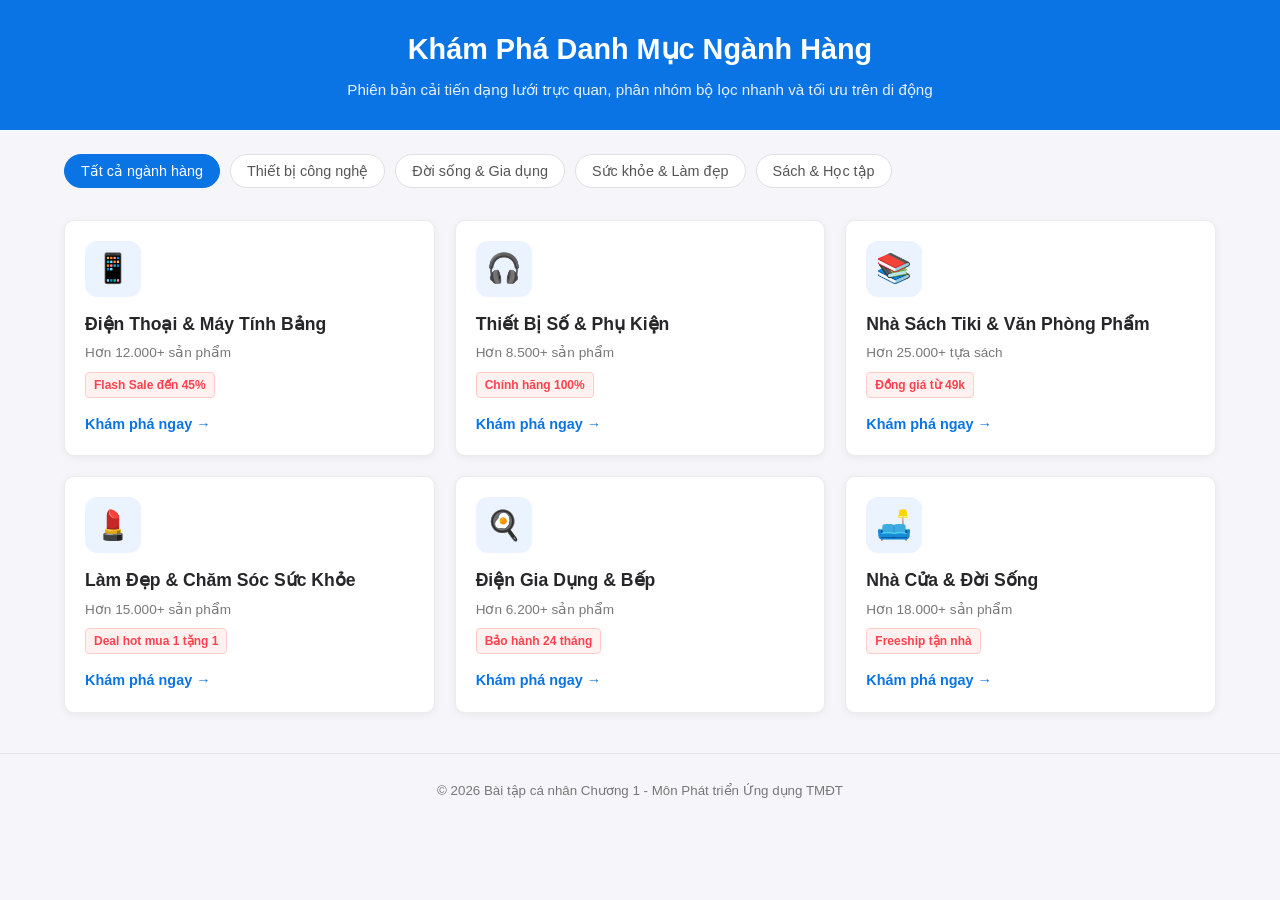
==== index.html @ 326c8285 "Initial commit: ecommerce UI improvement" ====
<!DOCTYPE html>
<html lang="vi">
<head>
  <meta charset="utf-8">
  <meta name="viewport" content="width=device-width, initial-scale=1.0">
  <title>Cải tiến Danh mục Sản phẩm TMĐT</title>
  <link rel="stylesheet" href="css/style.css">
</head>
<body>
  <!-- Header -->
  <header class="page-header">
    <div class="container">
      <h1>Khám Phá Danh Mục Ngành Hàng</h1>
      <p class="subtitle">Phiên bản cải tiến dạng lưới trực quan, phân nhóm bộ lọc nhanh và tối ưu trên di động</p>
    </div>
  </header>

  <!-- Nội dung chính -->
  <main class="container">
    <!-- Bộ lọc tab nhanh -->
    <nav class="category-tabs" aria-label="Bộ lọc ngành hàng">
      <button type="button" class="tab-btn active">Tất cả ngành hàng</button>
      <button type="button" class="tab-btn">Thiết bị công nghệ</button>
      <button type="button" class="tab-btn">Đời sống & Gia dụng</button>
      <button type="button" class="tab-btn">Sức khỏe & Làm đẹp</button>
      <button type="button" class="tab-btn">Sách & Học tập</button>
    </nav>

    <!-- Lưới danh mục sản phẩm -->
    <section class="category-section">
      <div class="category-grid">

        <!-- Ngành hàng 1 -->
        <article class="category-card">
          <div class="category-icon-wrapper">
            <span class="category-icon">📱</span>
          </div>
          <div class="category-info">
            <h2 class="category-title">Điện Thoại & Máy Tính Bảng</h2>
            <p class="category-meta">Hơn 12.000+ sản phẩm</p>
            <span class="category-tag">Flash Sale đến 45%</span>
          </div>
          <a href="#" class="category-link" aria-label="Xem Điện Thoại & Máy Tính Bảng">Khám phá ngay &rarr;</a>
        </article>

        <!-- Ngành hàng 2 -->
        <article class="category-card">
          <div class="category-icon-wrapper">
            <span class="category-icon">🎧</span>
          </div>
          <div class="category-info">
            <h2 class="category-title">Thiết Bị Số & Phụ Kiện</h2>
            <p class="category-meta">Hơn 8.500+ sản phẩm</p>
            <span class="category-tag">Chính hãng 100%</span>
          </div>
          <a href="#" class="category-link" aria-label="Xem Thiết Bị Số & Phụ Kiện">Khám phá ngay &rarr;</a>
        </article>

        <!-- Ngành hàng 3 -->
        <article class="category-card">
          <div class="category-icon-wrapper">
            <span class="category-icon">📚</span>
          </div>
          <div class="category-info">
            <h2 class="category-title">Nhà Sách Tiki & Văn Phòng Phẩm</h2>
            <p class="category-meta">Hơn 25.000+ tựa sách</p>
            <span class="category-tag">Đồng giá từ 49k</span>
          </div>
          <a href="#" class="category-link" aria-label="Xem Nhà Sách Tiki">Khám phá ngay &rarr;</a>
        </article>

        <!-- Ngành hàng 4 -->
        <article class="category-card">
          <div class="category-icon-wrapper">
            <span class="category-icon">💄</span>
          </div>
          <div class="category-info">
            <h2 class="category-title">Làm Đẹp & Chăm Sóc Sức Khỏe</h2>
            <p class="category-meta">Hơn 15.000+ sản phẩm</p>
            <span class="category-tag">Deal hot mua 1 tặng 1</span>
          </div>
          <a href="#" class="category-link" aria-label="Xem Làm Đẹp & Sức Khỏe">Khám phá ngay &rarr;</a>
        </article>

        <!-- Ngành hàng 5 -->
        <article class="category-card">
          <div class="category-icon-wrapper">
            <span class="category-icon">🍳</span>
          </div>
          <div class="category-info">
            <h2 class="category-title">Điện Gia Dụng & Bếp</h2>
            <p class="category-meta">Hơn 6.200+ sản phẩm</p>
            <span class="category-tag">Bảo hành 24 tháng</span>
          </div>
          <a href="#" class="category-link" aria-label="Xem Điện Gia Dụng">Khám phá ngay &rarr;</a>
        </article>

        <!-- Ngành hàng 6 -->
        <article class="category-card">
          <div class="category-icon-wrapper">
            <span class="category-icon">🛋️</span>
          </div>
          <div class="category-info">
            <h2 class="category-title">Nhà Cửa & Đời Sống</h2>
            <p class="category-meta">Hơn 18.000+ sản phẩm</p>
            <span class="category-tag">Freeship tận nhà</span>
          </div>
          <a href="#" class="category-link" aria-label="Xem Nhà Cửa & Đời Sống">Khám phá ngay &rarr;</a>
        </article>

      </div>
    </section>
  </main>

  <!-- Footer -->
  <footer class="page-footer">
    <div class="container">
      <p><small>&copy; 2026 Bài tập cá nhân Chương 1 - Môn Phát triển Ứng dụng TMĐT</small></p>
    </div>
  </footer>
</body>
</html>
---- css/style.css ----
/* Reset css cơ bản */
* {
  box-sizing: border-box;
  margin: 0;
  padding: 0;
}

body {
  font-family: Arial, Helvetica, sans-serif;
  background-color: #f5f5fa;
  color: #333333;
  line-height: 1.5;
}

.container {
  width: 90%;
  max-width: 1200px;
  margin: 0 auto;
}

/* Header */
.page-header {
  background-color: #0b74e5;
  color: #ffffff;
  padding: 28px 0;
  text-align: center;
  margin-bottom: 24px;
}

.page-header h1 {
  font-size: 1.8rem;
  margin-bottom: 8px;
}

.subtitle {
  font-size: 0.95rem;
  opacity: 0.9;
}

/* Thanh tab bộ lọc nhanh */
.category-tabs {
  display: flex;
  gap: 10px;
  margin-bottom: 24px;
  overflow-x: auto;
  padding-bottom: 8px;
}

.tab-btn {
  background-color: #ffffff;
  color: #555555;
  border: 1px solid #e0e0e0;
  padding: 8px 16px;
  border-radius: 20px;
  font-size: 0.9rem;
  font-weight: 500;
  cursor: pointer;
  white-space: nowrap;
  transition: all 0.2s ease;
}

.tab-btn:hover,
.tab-btn.active {
  background-color: #0b74e5;
  color: #ffffff;
  border-color: #0b74e5;
}

/* Lưới danh mục */
.category-grid {
  display: grid;
  grid-template-columns: repeat(3, 1fr);
  gap: 20px;
  margin-bottom: 40px;
}

/* Thẻ ngành hàng */
.category-card {
  background-color: #ffffff;
  border-radius: 10px;
  padding: 20px;
  box-shadow: 0 2px 8px rgba(0, 0, 0, 0.06);
  border: 1px solid #ececec;
  display: flex;
  flex-direction: column;
  transition: transform 0.2s ease, box-shadow 0.2s ease, border-color 0.2s ease;
}

.category-card:hover {
  transform: translateY(-4px);
  box-shadow: 0 8px 16px rgba(11, 116, 229, 0.12);
  border-color: #0b74e5;
}

/* Icon ngành hàng */
.category-icon-wrapper {
  width: 56px;
  height: 56px;
  background-color: #eaf3ff;
  border-radius: 12px;
  display: flex;
  align-items: center;
  justify-content: center;
  margin-bottom: 14px;
}

.category-icon {
  font-size: 1.8rem;
}

/* Thông tin ngành hàng */
.category-info {
  flex-grow: 1;
  margin-bottom: 16px;
}

.category-title {
  font-size: 1.1rem;
  font-weight: bold;
  color: #27272a;
  margin-bottom: 6px;
}

.category-meta {
  font-size: 0.85rem;
  color: #787878;
  margin-bottom: 8px;
}

.category-tag {
  display: inline-block;
  background-color: #fff1f0;
  color: #ff424e;
  font-size: 0.75rem;
  font-weight: 600;
  padding: 3px 8px;
  border-radius: 4px;
  border: 1px solid #ffccc7;
}

/* Nút liên kết */
.category-link {
  color: #0b74e5;
  text-decoration: none;
  font-size: 0.9rem;
  font-weight: bold;
  display: inline-flex;
  align-items: center;
  margin-top: auto;
  transition: gap 0.2s ease;
}

.category-link:hover {
  text-decoration: underline;
}

/* Footer */
.page-footer {
  text-align: center;
  padding: 24px 0;
  color: #777777;
  border-top: 1px solid #e5e5e5;
}

/* Responsive */
@media (max-width: 992px) {
  .category-grid {
    grid-template-columns: repeat(2, 1fr);
  }
}

@media (max-width: 576px) {
  .category-grid {
    grid-template-columns: 1fr;
    gap: 15px;
  }

  .page-header h1 {
    font-size: 1.4rem;
  }

  .category-card {
    padding: 16px;
  }
}
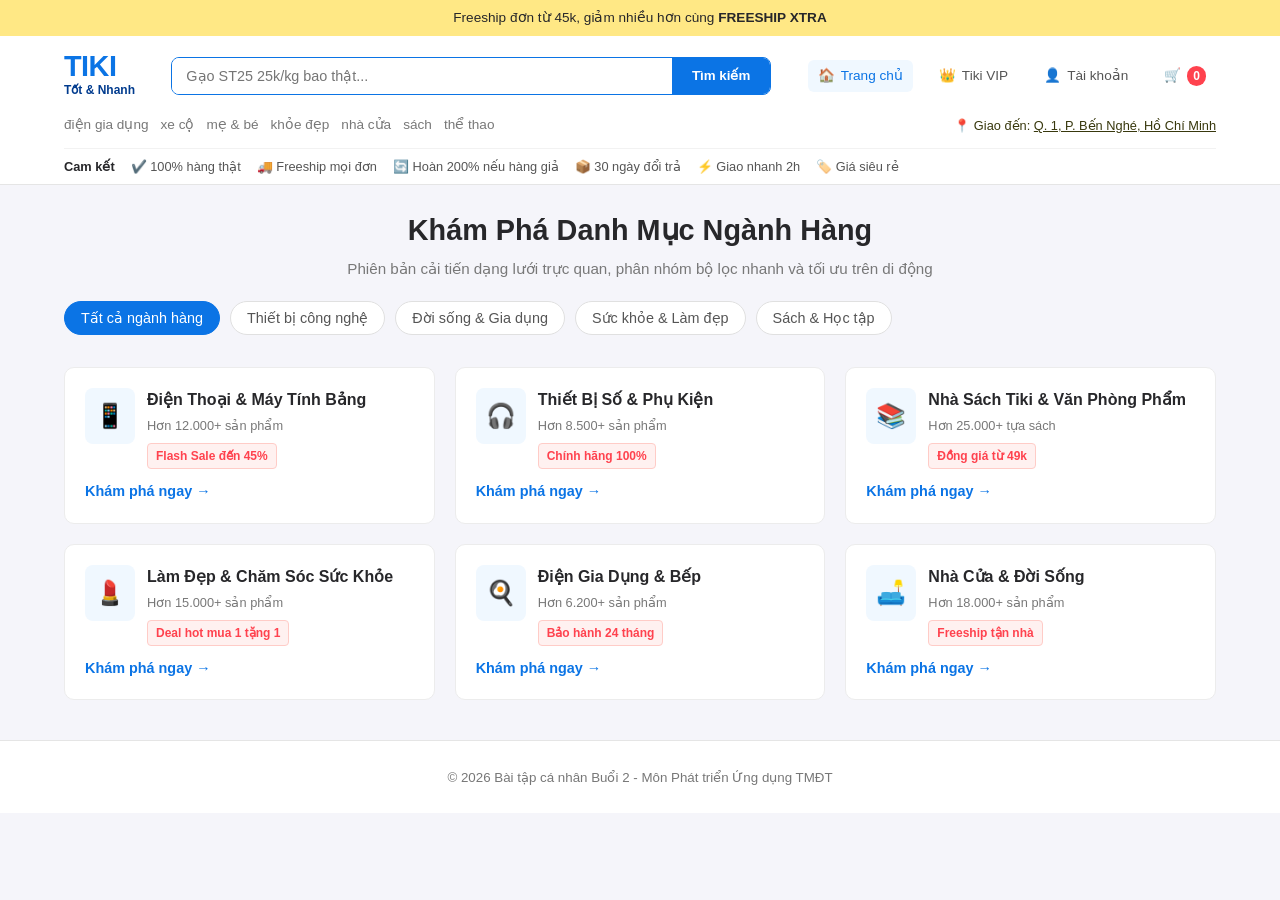
==== commit 5920f5f4: "Practice HTML5 and basic CSS Buoi 2" ====
--- a/index.html
+++ b/index.html
@@ -3,21 +3,78 @@
 <head>
   <meta charset="utf-8">
   <meta name="viewport" content="width=device-width, initial-scale=1.0">
-  <title>Cải tiến Danh mục Sản phẩm TMĐT</title>
+  <title>Cải tiến Giao diện TMĐT - Tiki</title>
   <link rel="stylesheet" href="css/style.css">
 </head>
 <body>
-  <!-- Header -->
-  <header class="page-header">
-    <div class="container">
-      <h1>Khám Phá Danh Mục Ngành Hàng</h1>
-      <p class="subtitle">Phiên bản cải tiến dạng lưới trực quan, phân nhóm bộ lọc nhanh và tối ưu trên di động</p>
+
+  <!-- 1. Header chính & Menu điều hướng -->
+  <header class="site-header">
+    <div class="top-banner">
+      <p>Freeship đơn từ 45k, giảm nhiều hơn cùng <strong>FREESHIP XTRA</strong></p>
+    </div>
+
+    <div class="header-main container">
+      <a href="index.html" class="logo-link" aria-label="Trang chủ Tiki">
+        <span class="brand-logo">TIKI</span>
+        <span class="brand-slogan">Tốt & Nhanh</span>
+      </a>
+
+      <div class="search-bar">
+        <input type="text" placeholder="Gạo ST25 25k/kg bao thật..." aria-label="Tìm kiếm sản phẩm">
+        <button type="button" class="btn-search">Tìm kiếm</button>
+      </div>
+
+      <nav class="user-navigation" aria-label="Điều hướng người dùng">
+        <a href="index.html" class="nav-item active">
+          <span class="nav-icon">🏠</span> Trang chủ
+        </a>
+        <a href="#" class="nav-item">
+          <span class="nav-icon">👑</span> Tiki VIP
+        </a>
+        <a href="#" class="nav-item">
+          <span class="nav-icon">👤</span> Tài khoản
+        </a>
+        <a href="#" class="nav-item cart-item" aria-label="Giỏ hàng có 0 sản phẩm">
+          <span class="nav-icon">🛒</span>
+          <span class="cart-badge">0</span>
+        </a>
+      </nav>
+    </div>
+
+    <div class="header-sub container">
+      <ul class="quick-keywords">
+        <li><a href="#">điện gia dụng</a></li>
+        <li><a href="#">xe cộ</a></li>
+        <li><a href="#">mẹ & bé</a></li>
+        <li><a href="#">khỏe đẹp</a></li>
+        <li><a href="#">nhà cửa</a></li>
+        <li><a href="#">sách</a></li>
+        <li><a href="#">thể thao</a></li>
+      </ul>
+      <div class="delivery-location">
+        <span>📍 Giao đến: <u>Q. 1, P. Bến Nghé, Hồ Chí Minh</u></span>
+      </div>
+    </div>
+
+    <div class="commitments-bar container">
+      <span class="commit-title">Cam kết</span>
+      <span class="commit-item">✔️ 100% hàng thật</span>
+      <span class="commit-item">🚚 Freeship mọi đơn</span>
+      <span class="commit-item">🔄 Hoàn 200% nếu hàng giả</span>
+      <span class="commit-item">📦 30 ngày đổi trả</span>
+      <span class="commit-item">⚡ Giao nhanh 2h</span>
+      <span class="commit-item">🏷️ Giá siêu rẻ</span>
     </div>
   </header>
 
-  <!-- Nội dung chính -->
+  <!-- 2. Nội dung chính -->
   <main class="container">
-    <!-- Bộ lọc tab nhanh -->
+    <section class="page-title-banner">
+      <h1>Khám Phá Danh Mục Ngành Hàng</h1>
+      <p class="subtitle">Phiên bản cải tiến dạng lưới trực quan, phân nhóm bộ lọc nhanh và tối ưu trên di động</p>
+    </section>
+
     <nav class="category-tabs" aria-label="Bộ lọc ngành hàng">
       <button type="button" class="tab-btn active">Tất cả ngành hàng</button>
       <button type="button" class="tab-btn">Thiết bị công nghệ</button>
@@ -26,84 +83,95 @@
       <button type="button" class="tab-btn">Sách & Học tập</button>
     </nav>
 
-    <!-- Lưới danh mục sản phẩm -->
     <section class="category-section">
       <div class="category-grid">
 
         <!-- Ngành hàng 1 -->
         <article class="category-card">
-          <div class="category-icon-wrapper">
-            <span class="category-icon">📱</span>
-          </div>
-          <div class="category-info">
-            <h2 class="category-title">Điện Thoại & Máy Tính Bảng</h2>
-            <p class="category-meta">Hơn 12.000+ sản phẩm</p>
-            <span class="category-tag">Flash Sale đến 45%</span>
+          <div class="category-card-top">
+            <div class="category-icon-wrapper">
+              <span class="category-icon">📱</span>
+            </div>
+            <div class="category-info">
+              <h2 class="category-title">Điện Thoại & Máy Tính Bảng</h2>
+              <p class="category-meta">Hơn 12.000+ sản phẩm</p>
+              <span class="category-tag">Flash Sale đến 45%</span>
+            </div>
           </div>
           <a href="#" class="category-link" aria-label="Xem Điện Thoại & Máy Tính Bảng">Khám phá ngay &rarr;</a>
         </article>
 
         <!-- Ngành hàng 2 -->
         <article class="category-card">
-          <div class="category-icon-wrapper">
-            <span class="category-icon">🎧</span>
-          </div>
-          <div class="category-info">
-            <h2 class="category-title">Thiết Bị Số & Phụ Kiện</h2>
-            <p class="category-meta">Hơn 8.500+ sản phẩm</p>
-            <span class="category-tag">Chính hãng 100%</span>
+          <div class="category-card-top">
+            <div class="category-icon-wrapper">
+              <span class="category-icon">🎧</span>
+            </div>
+            <div class="category-info">
+              <h2 class="category-title">Thiết Bị Số & Phụ Kiện</h2>
+              <p class="category-meta">Hơn 8.500+ sản phẩm</p>
+              <span class="category-tag">Chính hãng 100%</span>
+            </div>
           </div>
           <a href="#" class="category-link" aria-label="Xem Thiết Bị Số & Phụ Kiện">Khám phá ngay &rarr;</a>
         </article>
 
         <!-- Ngành hàng 3 -->
         <article class="category-card">
-          <div class="category-icon-wrapper">
-            <span class="category-icon">📚</span>
-          </div>
-          <div class="category-info">
-            <h2 class="category-title">Nhà Sách Tiki & Văn Phòng Phẩm</h2>
-            <p class="category-meta">Hơn 25.000+ tựa sách</p>
-            <span class="category-tag">Đồng giá từ 49k</span>
+          <div class="category-card-top">
+            <div class="category-icon-wrapper">
+              <span class="category-icon">📚</span>
+            </div>
+            <div class="category-info">
+              <h2 class="category-title">Nhà Sách Tiki & Văn Phòng Phẩm</h2>
+              <p class="category-meta">Hơn 25.000+ tựa sách</p>
+              <span class="category-tag">Đồng giá từ 49k</span>
+            </div>
           </div>
           <a href="#" class="category-link" aria-label="Xem Nhà Sách Tiki">Khám phá ngay &rarr;</a>
         </article>
 
         <!-- Ngành hàng 4 -->
         <article class="category-card">
-          <div class="category-icon-wrapper">
-            <span class="category-icon">💄</span>
-          </div>
-          <div class="category-info">
-            <h2 class="category-title">Làm Đẹp & Chăm Sóc Sức Khỏe</h2>
-            <p class="category-meta">Hơn 15.000+ sản phẩm</p>
-            <span class="category-tag">Deal hot mua 1 tặng 1</span>
+          <div class="category-card-top">
+            <div class="category-icon-wrapper">
+              <span class="category-icon">💄</span>
+            </div>
+            <div class="category-info">
+              <h2 class="category-title">Làm Đẹp & Chăm Sóc Sức Khỏe</h2>
+              <p class="category-meta">Hơn 15.000+ sản phẩm</p>
+              <span class="category-tag">Deal hot mua 1 tặng 1</span>
+            </div>
           </div>
           <a href="#" class="category-link" aria-label="Xem Làm Đẹp & Sức Khỏe">Khám phá ngay &rarr;</a>
         </article>
 
         <!-- Ngành hàng 5 -->
         <article class="category-card">
-          <div class="category-icon-wrapper">
-            <span class="category-icon">🍳</span>
-          </div>
-          <div class="category-info">
-            <h2 class="category-title">Điện Gia Dụng & Bếp</h2>
-            <p class="category-meta">Hơn 6.200+ sản phẩm</p>
-            <span class="category-tag">Bảo hành 24 tháng</span>
+          <div class="category-card-top">
+            <div class="category-icon-wrapper">
+              <span class="category-icon">🍳</span>
+            </div>
+            <div class="category-info">
+              <h2 class="category-title">Điện Gia Dụng & Bếp</h2>
+              <p class="category-meta">Hơn 6.200+ sản phẩm</p>
+              <span class="category-tag">Bảo hành 24 tháng</span>
+            </div>
           </div>
           <a href="#" class="category-link" aria-label="Xem Điện Gia Dụng">Khám phá ngay &rarr;</a>
         </article>
 
         <!-- Ngành hàng 6 -->
         <article class="category-card">
-          <div class="category-icon-wrapper">
-            <span class="category-icon">🛋️</span>
-          </div>
-          <div class="category-info">
-            <h2 class="category-title">Nhà Cửa & Đời Sống</h2>
-            <p class="category-meta">Hơn 18.000+ sản phẩm</p>
-            <span class="category-tag">Freeship tận nhà</span>
+          <div class="category-card-top">
+            <div class="category-icon-wrapper">
+              <span class="category-icon">🛋️</span>
+            </div>
+            <div class="category-info">
+              <h2 class="category-title">Nhà Cửa & Đời Sống</h2>
+              <p class="category-meta">Hơn 18.000+ sản phẩm</p>
+              <span class="category-tag">Freeship tận nhà</span>
+            </div>
           </div>
           <a href="#" class="category-link" aria-label="Xem Nhà Cửa & Đời Sống">Khám phá ngay &rarr;</a>
         </article>
@@ -112,11 +180,12 @@
     </section>
   </main>
 
-  <!-- Footer -->
+  <!-- 3. Chân trang -->
   <footer class="page-footer">
     <div class="container">
-      <p><small>&copy; 2026 Bài tập cá nhân Chương 1 - Môn Phát triển Ứng dụng TMĐT</small></p>
+      <p><small>&copy; 2026 Bài tập cá nhân Buổi 2 - Môn Phát triển Ứng dụng TMĐT</small></p>
     </div>
   </footer>
+
 </body>
 </html>
--- a/css/style.css
+++ b/css/style.css
@@ -1,4 +1,4 @@
-/* Reset css cơ bản */
+
 * {
   box-sizing: border-box;
   margin: 0;
@@ -18,26 +18,183 @@
   margin: 0 auto;
 }
 
-/* Header */
-.page-header {
+/* HEADER SECTION */
+.site-header {
+  background-color: #ffffff;
+  border-bottom: 1px solid #e5e5e5;
+  margin-bottom: 24px;
+}
+
+.top-banner {
+  background-color: #ffe885;
+  color: #27272a;
+  text-align: center;
+  padding: 8px 0;
+  font-size: 0.85rem;
+}
+
+.header-main {
+  display: flex;
+  align-items: center;
+  justify-content: space-between;
+  padding: 16px 0;
+  gap: 20px;
+}
+
+.logo-link {
+  text-decoration: none;
+  display: flex;
+  flex-direction: column;
+}
+
+.brand-logo {
+  font-size: 1.8rem;
+  font-weight: 900;
+  color: #0b74e5;
+  letter-spacing: -0.5px;
+  line-height: 1;
+}
+
+.brand-slogan {
+  font-size: 0.75rem;
+  color: #003b8e;
+  font-weight: bold;
+}
+
+.search-bar {
+  display: flex;
+  flex: 1;
+  max-width: 600px;
+  border: 1px solid #0b74e5;
+  border-radius: 8px;
+  overflow: hidden;
+}
+
+.search-bar input {
+  flex: 1;
+  padding: 10px 14px;
+  border: none;
+  outline: none;
+  font-size: 0.9rem;
+}
+
+.btn-search {
   background-color: #0b74e5;
   color: #ffffff;
-  padding: 28px 0;
+  border: none;
+  padding: 0 20px;
+  font-weight: bold;
+  cursor: pointer;
+  transition: background-color 0.2s ease;
+}
+
+.btn-search:hover {
+  background-color: #0958b5;
+}
+
+.user-navigation {
+  display: flex;
+  align-items: center;
+  gap: 16px;
+}
+
+.nav-item {
+  text-decoration: none;
+  color: #555555;
+  font-size: 0.85rem;
+  display: flex;
+  align-items: center;
+  gap: 6px;
+  padding: 6px 10px;
+  border-radius: 6px;
+  transition: background-color 0.2s ease;
+}
+
+.nav-item:hover,
+.nav-item.active {
+  color: #0b74e5;
+  background-color: #f0f8ff;
+}
+
+.cart-item {
+  position: relative;
+}
+
+.cart-badge {
+  background-color: #ff424e;
+  color: #ffffff;
+  font-size: 0.75rem;
+  font-weight: bold;
+  padding: 1px 6px;
+  border-radius: 10px;
+}
+
+.header-sub {
+  display: flex;
+  justify-content: space-between;
+  align-items: center;
+  padding-bottom: 12px;
+  font-size: 0.85rem;
+  gap: 16px;
+}
+
+.quick-keywords {
+  list-style: none;
+  display: flex;
+  gap: 12px;
+  overflow-x: auto;
+  white-space: nowrap;
+}
+
+.quick-keywords a {
+  text-decoration: none;
+  color: #787878;
+}
+
+.quick-keywords a:hover {
+  color: #0b74e5;
+}
+
+.delivery-location {
+  color: #38380d;
+  white-space: nowrap;
+  font-size: 0.8rem;
+}
+
+.commitments-bar {
+  display: flex;
+  align-items: center;
+  gap: 16px;
+  padding: 8px 0;
+  border-top: 1px solid #f2f2f2;
+  font-size: 0.8rem;
+  color: #555555;
+  overflow-x: auto;
+  white-space: nowrap;
+}
+
+.commit-title {
+  font-weight: bold;
+  color: #27272a;
+}
+
+/* MAIN SECTION */
+.page-title-banner {
   text-align: center;
-  margin-bottom: 24px;
-}
-
-.page-header h1 {
+  margin-bottom: 20px;
+}
+
+.page-title-banner h1 {
   font-size: 1.8rem;
-  margin-bottom: 8px;
+  color: #27272a;
+  margin-bottom: 6px;
 }
 
 .subtitle {
   font-size: 0.95rem;
-  opacity: 0.9;
-}
-
-/* Thanh tab bộ lọc nhanh */
+  color: #787878;
+}
+
 .category-tabs {
   display: flex;
   gap: 10px;
@@ -66,7 +223,6 @@
   border-color: #0b74e5;
 }
 
-/* Lưới danh mục */
 .category-grid {
   display: grid;
   grid-template-columns: repeat(3, 1fr);
@@ -74,95 +230,97 @@
   margin-bottom: 40px;
 }
 
-/* Thẻ ngành hàng */
 .category-card {
+  display: flex;
+  flex-direction: column;
+  justify-content: space-between;
+  gap: 12px;
+  padding: 20px;
+  border: 1px solid #ececec;
+  border-radius: 10px;
   background-color: #ffffff;
-  border-radius: 10px;
-  padding: 20px;
-  box-shadow: 0 2px 8px rgba(0, 0, 0, 0.06);
-  border: 1px solid #ececec;
+  transition: transform 0.2s ease, box-shadow 0.2s ease;
+}
+
+.category-card:hover {
+  transform: translateY(-2px);
+  box-shadow: 0 4px 12px rgba(0, 0, 0, 0.08);
+}
+
+.category-card-top {
+  display: flex;
+  align-items: flex-start;
+  gap: 12px;
+}
+
+.category-icon-wrapper {
+  background-color: #f0f8ff;
+  border-radius: 8px;
+  padding: 10px;
+  display: flex;
+  align-items: center;
+  justify-content: center;
+  font-size: 1.5rem;
+  flex-shrink: 0;
+}
+
+.category-info {
   display: flex;
   flex-direction: column;
-  transition: transform 0.2s ease, box-shadow 0.2s ease, border-color 0.2s ease;
-}
-
-.category-card:hover {
-  transform: translateY(-4px);
-  box-shadow: 0 8px 16px rgba(11, 116, 229, 0.12);
-  border-color: #0b74e5;
-}
-
-/* Icon ngành hàng */
-.category-icon-wrapper {
-  width: 56px;
-  height: 56px;
-  background-color: #eaf3ff;
-  border-radius: 12px;
-  display: flex;
-  align-items: center;
-  justify-content: center;
-  margin-bottom: 14px;
-}
-
-.category-icon {
-  font-size: 1.8rem;
-}
-
-/* Thông tin ngành hàng */
-.category-info {
-  flex-grow: 1;
-  margin-bottom: 16px;
+  align-items: flex-start;
+  gap: 4px;
 }
 
 .category-title {
-  font-size: 1.1rem;
+  font-size: 1rem;
   font-weight: bold;
   color: #27272a;
-  margin-bottom: 6px;
 }
 
 .category-meta {
-  font-size: 0.85rem;
+  font-size: 0.8rem;
   color: #787878;
-  margin-bottom: 8px;
 }
 
 .category-tag {
   display: inline-block;
+  padding: 3px 8px;
+  border: 1px solid #ffccc7;
+  border-radius: 4px;
   background-color: #fff1f0;
   color: #ff424e;
   font-size: 0.75rem;
   font-weight: 600;
-  padding: 3px 8px;
-  border-radius: 4px;
-  border: 1px solid #ffccc7;
-}
-
-/* Nút liên kết */
+  margin-top: 4px;
+}
+
 .category-link {
   color: #0b74e5;
   text-decoration: none;
   font-size: 0.9rem;
   font-weight: bold;
-  display: inline-flex;
-  align-items: center;
-  margin-top: auto;
-  transition: gap 0.2s ease;
+  align-self: flex-start;
 }
 
 .category-link:hover {
   text-decoration: underline;
 }
 
-/* Footer */
 .page-footer {
   text-align: center;
   padding: 24px 0;
   color: #777777;
   border-top: 1px solid #e5e5e5;
-}
-
-/* Responsive */
+  background-color: #ffffff;
+}
+/* Bổ sung trạng thái focus-visible hỗ trợ điều hướng bằng bàn phím (Phím Tab) */
+.btn-search:focus-visible,
+.tab-btn:focus-visible,
+.nav-item:focus-visible,
+.category-link:focus-visible {
+  outline: 3px solid #f59e0b;          /* Viền nổi bật màu cam/vàng khi bấm phím Tab */
+  outline-offset: 2px;                 /* Tạo khoảng hở giữa viền focus và nút */
+}
 @media (max-width: 992px) {
   .category-grid {
     grid-template-columns: repeat(2, 1fr);
@@ -170,16 +328,17 @@
 }
 
 @media (max-width: 576px) {
+  .header-main {
+    flex-direction: column;
+    align-items: stretch;
+  }
+  
+  .user-navigation {
+    justify-content: space-around;
+  }
+
   .category-grid {
     grid-template-columns: 1fr;
     gap: 15px;
   }
-
-  .page-header h1 {
-    font-size: 1.4rem;
-  }
-
-  .category-card {
-    padding: 16px;
-  }
 }
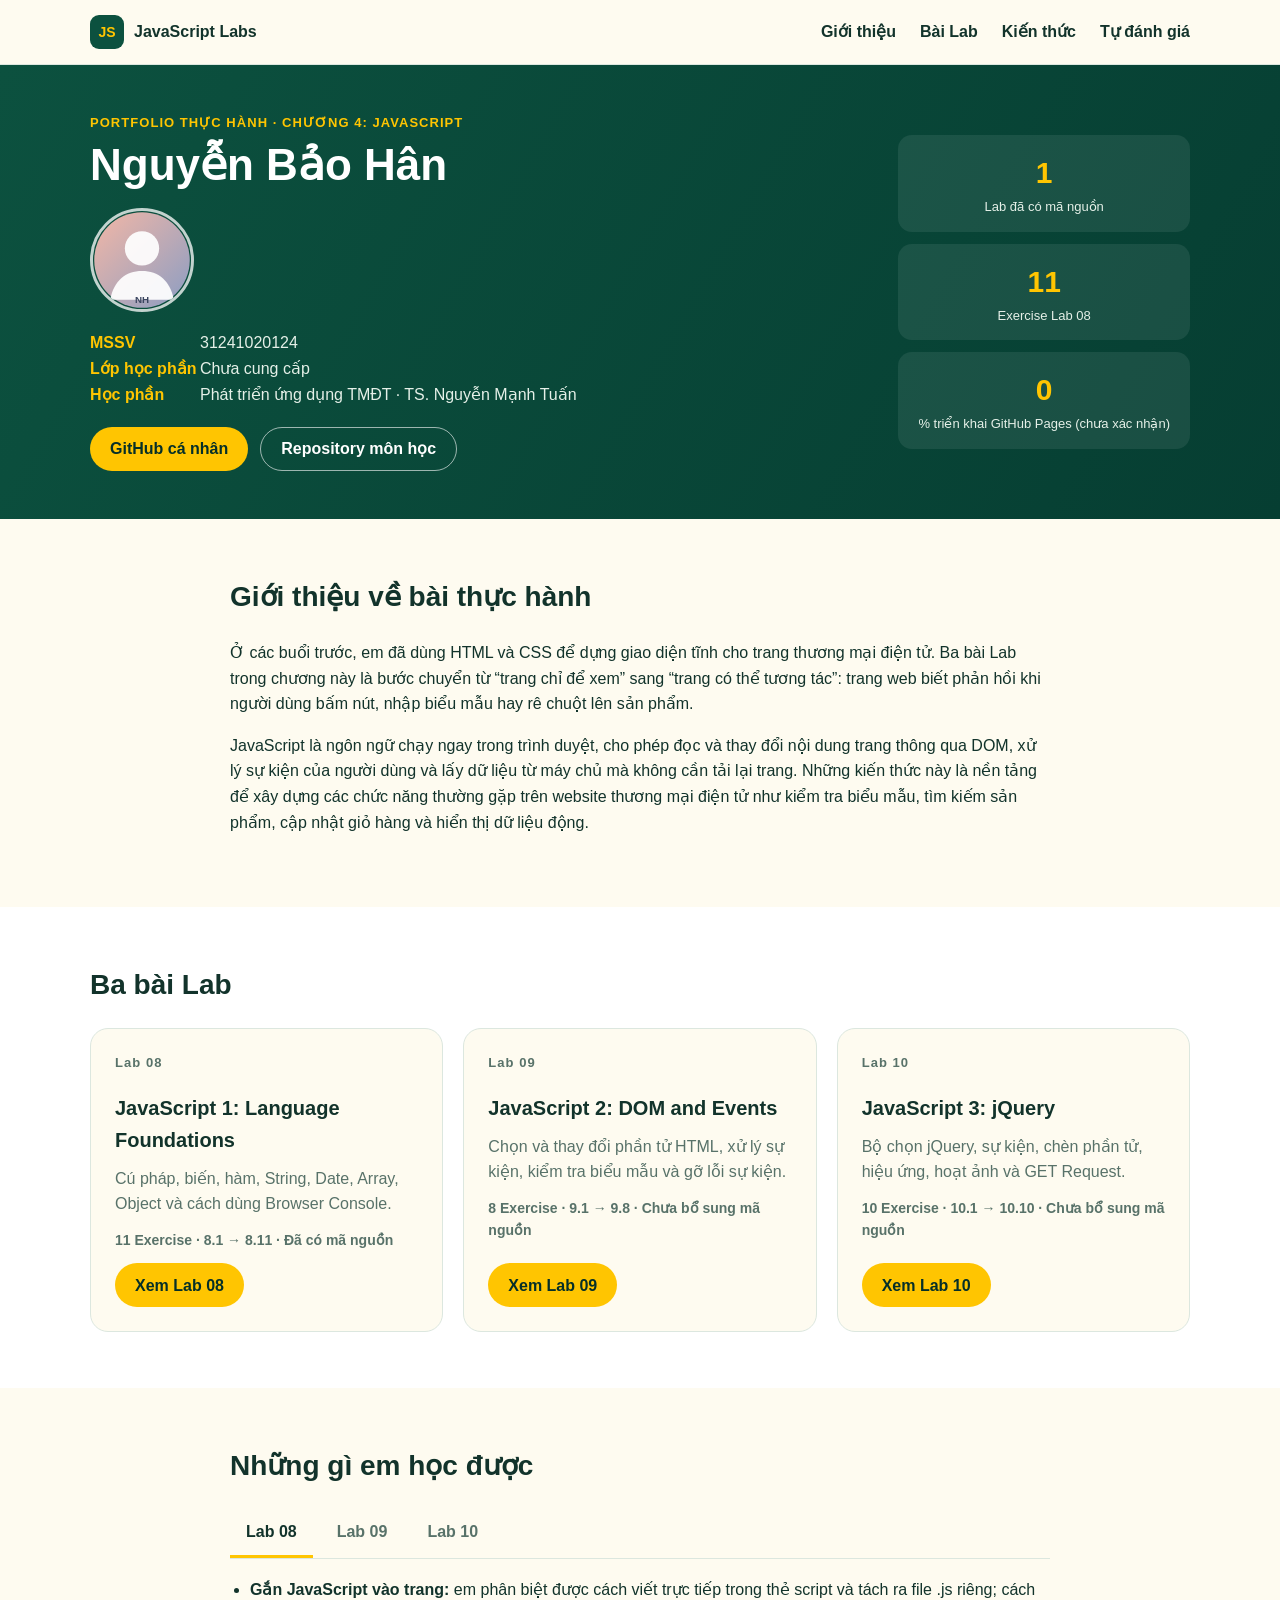
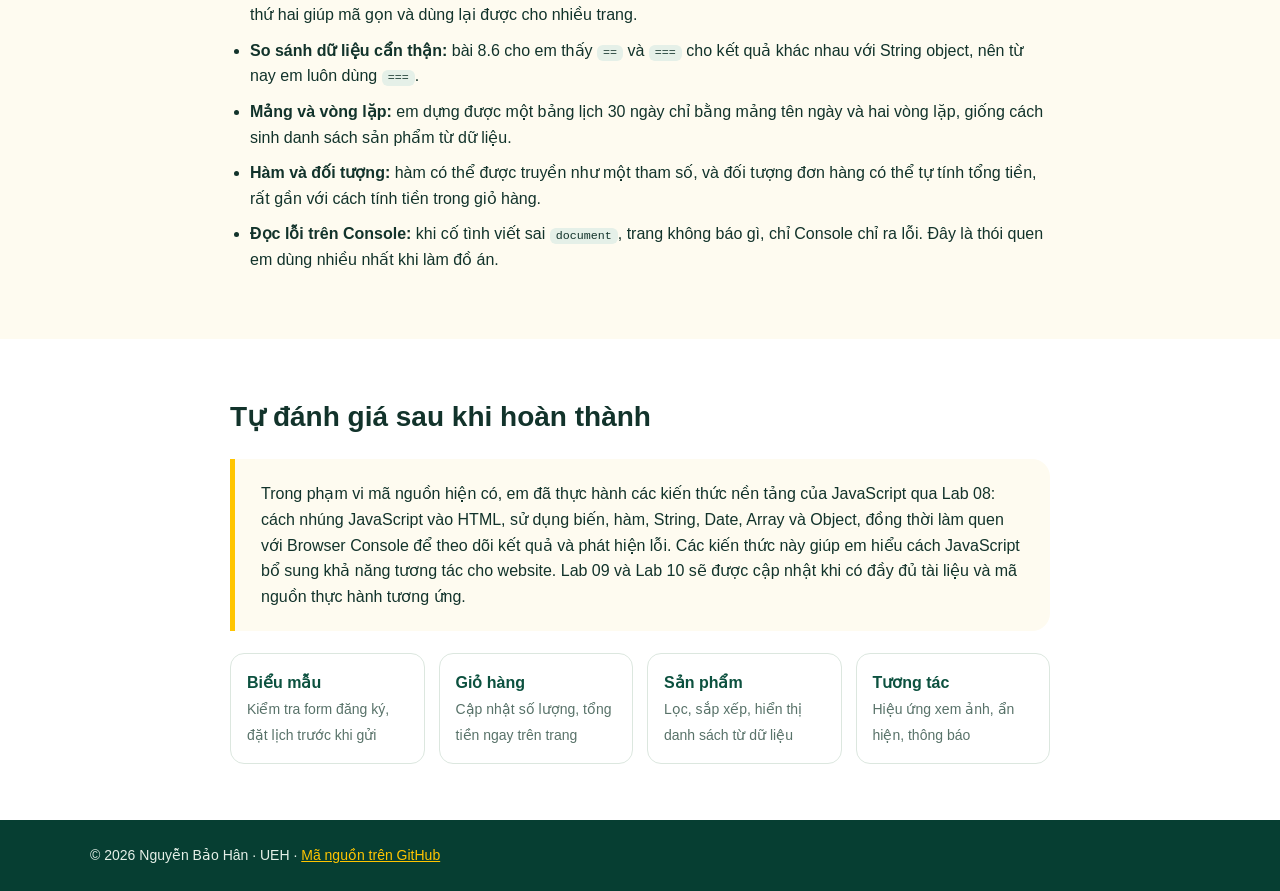
==== commit 4210e9f5: "Update lab code and UI improvements" ====
--- a/index.html
+++ b/index.html
@@ -1,191 +1,155 @@
 <!DOCTYPE html>
 <html lang="vi">
 <head>
-  <meta charset="utf-8">
+  <meta charset="UTF-8">
   <meta name="viewport" content="width=device-width, initial-scale=1.0">
-  <title>Cải tiến Giao diện TMĐT - Tiki</title>
+  <title>JavaScript Labs – Nguyễn Bảo Hân</title>
+  <meta name="description" content="Portfolio bài thực hành JavaScript (Lab 08–10) học phần Phát triển ứng dụng TMĐT, UEH.">
   <link rel="stylesheet" href="css/style.css">
 </head>
 <body>
 
-  <!-- 1. Header chính & Menu điều hướng -->
-  <header class="site-header">
-    <div class="top-banner">
-      <p>Freeship đơn từ 45k, giảm nhiều hơn cùng <strong>FREESHIP XTRA</strong></p>
-    </div>
-
-    <div class="header-main container">
-      <a href="index.html" class="logo-link" aria-label="Trang chủ Tiki">
-        <span class="brand-logo">TIKI</span>
-        <span class="brand-slogan">Tốt & Nhanh</span>
-      </a>
-
-      <div class="search-bar">
-        <input type="text" placeholder="Gạo ST25 25k/kg bao thật..." aria-label="Tìm kiếm sản phẩm">
-        <button type="button" class="btn-search">Tìm kiếm</button>
-      </div>
-
-      <nav class="user-navigation" aria-label="Điều hướng người dùng">
-        <a href="index.html" class="nav-item active">
-          <span class="nav-icon">🏠</span> Trang chủ
-        </a>
-        <a href="#" class="nav-item">
-          <span class="nav-icon">👑</span> Tiki VIP
-        </a>
-        <a href="#" class="nav-item">
-          <span class="nav-icon">👤</span> Tài khoản
-        </a>
-        <a href="#" class="nav-item cart-item" aria-label="Giỏ hàng có 0 sản phẩm">
-          <span class="nav-icon">🛒</span>
-          <span class="cart-badge">0</span>
-        </a>
+  <!-- THANH ĐIỀU HƯỚNG -->
+  <header class="topbar">
+    <div class="wrap topbar-inner">
+      <a class="brand" href="#top"><span class="brand-mark">JS</span> JavaScript Labs</a>
+      <button class="menu-btn" type="button" aria-controls="site-nav" aria-expanded="false" aria-label="Mở menu">☰</button>
+      <nav class="site-nav" id="site-nav" aria-label="Điều hướng chính">
+        <a href="#gioi-thieu">Giới thiệu</a>
+        <a href="#bai-lab">Bài Lab</a>
+        <a href="#kien-thuc">Kiến thức</a>
+        <a href="#tong-ket">Tự đánh giá</a>
       </nav>
-    </div>
-
-    <div class="header-sub container">
-      <ul class="quick-keywords">
-        <li><a href="#">điện gia dụng</a></li>
-        <li><a href="#">xe cộ</a></li>
-        <li><a href="#">mẹ & bé</a></li>
-        <li><a href="#">khỏe đẹp</a></li>
-        <li><a href="#">nhà cửa</a></li>
-        <li><a href="#">sách</a></li>
-        <li><a href="#">thể thao</a></li>
-      </ul>
-      <div class="delivery-location">
-        <span>📍 Giao đến: <u>Q. 1, P. Bến Nghé, Hồ Chí Minh</u></span>
-      </div>
-    </div>
-
-    <div class="commitments-bar container">
-      <span class="commit-title">Cam kết</span>
-      <span class="commit-item">✔️ 100% hàng thật</span>
-      <span class="commit-item">🚚 Freeship mọi đơn</span>
-      <span class="commit-item">🔄 Hoàn 200% nếu hàng giả</span>
-      <span class="commit-item">📦 30 ngày đổi trả</span>
-      <span class="commit-item">⚡ Giao nhanh 2h</span>
-      <span class="commit-item">🏷️ Giá siêu rẻ</span>
     </div>
   </header>
 
-  <!-- 2. Nội dung chính -->
-  <main class="container">
-    <section class="page-title-banner">
-      <h1>Khám Phá Danh Mục Ngành Hàng</h1>
-      <p class="subtitle">Phiên bản cải tiến dạng lưới trực quan, phân nhóm bộ lọc nhanh và tối ưu trên di động</p>
+  <main id="top">
+    <!-- 3.1 THÔNG TIN CÁ NHÂN -->
+    <section class="hero">
+      <div class="wrap hero-inner">
+        <div class="hero-text">
+          <p class="eyebrow">Portfolio thực hành · Chương 4: JavaScript</p>
+          <h1>Nguyễn Bảo Hân</h1>
+          <img src="images/avatar.svg" alt="Ảnh đại diện chữ NH" class="profile-avatar">
+          <ul class="info-list">
+            <li><span>MSSV</span>31241020124</li>
+            <li><span>Lớp học phần</span>Chưa cung cấp</li>
+            <li><span>Học phần</span>Phát triển ứng dụng TMĐT · TS. Nguyễn Mạnh Tuấn</li>
+          </ul>
+          <div class="hero-actions">
+            <a class="btn btn-primary" href="https://github.com/Lilemm94" target="_blank" rel="noopener">GitHub cá nhân</a>
+            <a class="btn btn-ghost" href="https://github.com/Lilemm94/ecommerce-ui-improvement" target="_blank" rel="noopener">Repository môn học</a>
+          </div>
+        </div>
+        <dl class="stats" aria-label="Tổng quan kết quả">
+          <div><dt class="stat-num" data-target="1">0</dt><dd>Lab đã có mã nguồn</dd></div>
+          <div><dt class="stat-num" data-target="11">0</dt><dd>Exercise Lab 08</dd></div>
+          <div><dt class="stat-num" data-target="0">0</dt><dd>% triển khai GitHub Pages (chưa xác nhận)</dd></div>
+        </dl>
+      </div>
     </section>
 
-    <nav class="category-tabs" aria-label="Bộ lọc ngành hàng">
-      <button type="button" class="tab-btn active">Tất cả ngành hàng</button>
-      <button type="button" class="tab-btn">Thiết bị công nghệ</button>
-      <button type="button" class="tab-btn">Đời sống & Gia dụng</button>
-      <button type="button" class="tab-btn">Sức khỏe & Làm đẹp</button>
-      <button type="button" class="tab-btn">Sách & Học tập</button>
-    </nav>
+    <!-- 3.2 GIỚI THIỆU -->
+    <section class="section" id="gioi-thieu">
+      <div class="wrap narrow">
+        <h2>Giới thiệu về bài thực hành</h2>
+        <p>Ở các buổi trước, em đã dùng HTML và CSS để dựng giao diện tĩnh cho trang thương mại điện tử. Ba bài Lab trong chương này là bước chuyển từ “trang chỉ để xem” sang “trang có thể tương tác”: trang web biết phản hồi khi người dùng bấm nút, nhập biểu mẫu hay rê chuột lên sản phẩm.</p>
+        <p>JavaScript là ngôn ngữ chạy ngay trong trình duyệt, cho phép đọc và thay đổi nội dung trang thông qua DOM, xử lý sự kiện của người dùng và lấy dữ liệu từ máy chủ mà không cần tải lại trang. Những kiến thức này là nền tảng để xây dựng các chức năng thường gặp trên website thương mại điện tử như kiểm tra biểu mẫu, tìm kiếm sản phẩm, cập nhật giỏ hàng và hiển thị dữ liệu động.</p>
+      </div>
+    </section>
 
-    <section class="category-section">
-      <div class="category-grid">
+    <!-- 3.3 DANH SÁCH BÀI LAB -->
+    <section class="section section-alt" id="bai-lab">
+      <div class="wrap">
+        <h2>Ba bài Lab</h2>
+        <div class="lab-grid">
+          <article class="lab-card">
+            <p class="lab-no">Lab 08</p>
+            <h3>JavaScript 1: Language Foundations</h3>
+            <p>Cú pháp, biến, hàm, String, Date, Array, Object và cách dùng Browser Console.</p>
+            <p class="lab-meta">11 Exercise · 8.1 → 8.11 · Đã có mã nguồn</p>
+            <a class="btn btn-primary" href="Lab08/">Xem Lab 08</a>
+          </article>
+          <article class="lab-card">
+            <p class="lab-no">Lab 09</p>
+            <h3>JavaScript 2: DOM and Events</h3>
+            <p>Chọn và thay đổi phần tử HTML, xử lý sự kiện, kiểm tra biểu mẫu và gỡ lỗi sự kiện.</p>
+            <p class="lab-meta">8 Exercise · 9.1 → 9.8 · Chưa bổ sung mã nguồn</p>
+            <a class="btn btn-primary" href="Lab09/">Xem Lab 09</a>
+          </article>
+          <article class="lab-card">
+            <p class="lab-no">Lab 10</p>
+            <h3>JavaScript 3: jQuery</h3>
+            <p>Bộ chọn jQuery, sự kiện, chèn phần tử, hiệu ứng, hoạt ảnh và GET Request.</p>
+            <p class="lab-meta">10 Exercise · 10.1 → 10.10 · Chưa bổ sung mã nguồn</p>
+            <a class="btn btn-primary" href="Lab10/">Xem Lab 10</a>
+          </article>
+        </div>
+      </div>
+    </section>
 
-        <!-- Ngành hàng 1 -->
-        <article class="category-card">
-          <div class="category-card-top">
-            <div class="category-icon-wrapper">
-              <span class="category-icon">📱</span>
-            </div>
-            <div class="category-info">
-              <h2 class="category-title">Điện Thoại & Máy Tính Bảng</h2>
-              <p class="category-meta">Hơn 12.000+ sản phẩm</p>
-              <span class="category-tag">Flash Sale đến 45%</span>
-            </div>
-          </div>
-          <a href="#" class="category-link" aria-label="Xem Điện Thoại & Máy Tính Bảng">Khám phá ngay &rarr;</a>
-        </article>
+    <!-- 3.4 KIẾN THỨC ĐÃ HỌC -->
+    <section class="section" id="kien-thuc">
+      <div class="wrap narrow">
+        <h2>Những gì em học được</h2>
+        <div class="tabs" role="tablist" aria-label="Kiến thức theo từng Lab">
+          <button class="tab is-active" role="tab" aria-selected="true" aria-controls="tab-08" id="t-08">Lab 08</button>
+          <button class="tab" role="tab" aria-selected="false" aria-controls="tab-09" id="t-09" tabindex="-1">Lab 09</button>
+          <button class="tab" role="tab" aria-selected="false" aria-controls="tab-10" id="t-10" tabindex="-1">Lab 10</button>
+        </div>
 
-        <!-- Ngành hàng 2 -->
-        <article class="category-card">
-          <div class="category-card-top">
-            <div class="category-icon-wrapper">
-              <span class="category-icon">🎧</span>
-            </div>
-            <div class="category-info">
-              <h2 class="category-title">Thiết Bị Số & Phụ Kiện</h2>
-              <p class="category-meta">Hơn 8.500+ sản phẩm</p>
-              <span class="category-tag">Chính hãng 100%</span>
-            </div>
-          </div>
-          <a href="#" class="category-link" aria-label="Xem Thiết Bị Số & Phụ Kiện">Khám phá ngay &rarr;</a>
-        </article>
+        <div class="tab-panel" id="tab-08" role="tabpanel" aria-labelledby="t-08">
+          <ul class="learn-list">
+            <li><strong>Gắn JavaScript vào trang:</strong> em phân biệt được cách viết trực tiếp trong thẻ script và tách ra file .js riêng; cách thứ hai giúp mã gọn và dùng lại được cho nhiều trang.</li>
+            <li><strong>So sánh dữ liệu cẩn thận:</strong> bài 8.6 cho em thấy <code>==</code> và <code>===</code> cho kết quả khác nhau với String object, nên từ nay em luôn dùng <code>===</code>.</li>
+            <li><strong>Mảng và vòng lặp:</strong> em dựng được một bảng lịch 30 ngày chỉ bằng mảng tên ngày và hai vòng lặp, giống cách sinh danh sách sản phẩm từ dữ liệu.</li>
+            <li><strong>Hàm và đối tượng:</strong> hàm có thể được truyền như một tham số, và đối tượng đơn hàng có thể tự tính tổng tiền, rất gần với cách tính tiền trong giỏ hàng.</li>
+            <li><strong>Đọc lỗi trên Console:</strong> khi cố tình viết sai <code>document</code>, trang không báo gì, chỉ Console chỉ ra lỗi. Đây là thói quen em dùng nhiều nhất khi làm đồ án.</li>
+          </ul>
+        </div>
+        <div class="tab-panel" id="tab-09" role="tabpanel" aria-labelledby="t-09" hidden>
+          <ul class="learn-list">
+            <li><strong>Chọn phần tử:</strong> từ getElementById đến querySelectorAll, em có thể lấy đúng phần tử cần thay đổi bằng chính bộ chọn CSS đã quen.</li>
+            <li><strong>Thay đổi trang mà không tải lại:</strong> tạo, thêm và xóa phần tử bằng createElement, appendChild, removeChild thay cho document.write.</li>
+            <li><strong>Xử lý sự kiện:</strong> addEventListener cho click, mouseover, mouseout, kết hợp setTimeout và CSS để có hiệu ứng ẩn hiện mượt.</li>
+            <li><strong>Thời điểm chạy mã:</strong> mã chạy trước khi DOM tải xong sẽ lỗi, nên cần đặt trong sự kiện load.</li>
+            <li><strong>Kiểm tra biểu mẫu:</strong> chặn gửi form khi còn ô trống và hiển thị lỗi ngay trên trang, giống form đăng ký tài khoản hay đặt lịch.</li>
+            <li><strong>Gỡ lỗi:</strong> đặt breakpoint trong tab Sources để xem đối tượng sự kiện thay vì đoán.</li>
+          </ul>
+        </div>
+        <div class="tab-panel" id="tab-10" role="tabpanel" aria-labelledby="t-10" hidden>
+          <ul class="learn-list">
+            <li><strong>Cài đặt jQuery:</strong> tải từ CDN và có bản dự phòng; em cũng học được phải dùng https để chạy trên GitHub Pages.</li>
+            <li><strong>Viết ngắn gọn hơn:</strong> một dòng <code>$('button').css(...)</code> tác động mọi nút mà không cần vòng lặp.</li>
+            <li><strong>Sự kiện và DOM:</strong> on(), off(), chuỗi sự kiện và các hàm chèn phần tử after, append, prependTo.</li>
+            <li><strong>Hiệu ứng:</strong> fade, slide, animate và khung xem ảnh lớn khi rê chuột, phù hợp cho trang chi tiết sản phẩm.</li>
+            <li><strong>Lấy dữ liệu từ máy chủ:</strong> $.get() cùng done(), fail(), always() để hiển thị danh sách, báo lỗi và ẩn biểu tượng đang tải.</li>
+          </ul>
+        </div>
+      </div>
+    </section>
 
-        <!-- Ngành hàng 3 -->
-        <article class="category-card">
-          <div class="category-card-top">
-            <div class="category-icon-wrapper">
-              <span class="category-icon">📚</span>
-            </div>
-            <div class="category-info">
-              <h2 class="category-title">Nhà Sách Tiki & Văn Phòng Phẩm</h2>
-              <p class="category-meta">Hơn 25.000+ tựa sách</p>
-              <span class="category-tag">Đồng giá từ 49k</span>
-            </div>
-          </div>
-          <a href="#" class="category-link" aria-label="Xem Nhà Sách Tiki">Khám phá ngay &rarr;</a>
-        </article>
-
-        <!-- Ngành hàng 4 -->
-        <article class="category-card">
-          <div class="category-card-top">
-            <div class="category-icon-wrapper">
-              <span class="category-icon">💄</span>
-            </div>
-            <div class="category-info">
-              <h2 class="category-title">Làm Đẹp & Chăm Sóc Sức Khỏe</h2>
-              <p class="category-meta">Hơn 15.000+ sản phẩm</p>
-              <span class="category-tag">Deal hot mua 1 tặng 1</span>
-            </div>
-          </div>
-          <a href="#" class="category-link" aria-label="Xem Làm Đẹp & Sức Khỏe">Khám phá ngay &rarr;</a>
-        </article>
-
-        <!-- Ngành hàng 5 -->
-        <article class="category-card">
-          <div class="category-card-top">
-            <div class="category-icon-wrapper">
-              <span class="category-icon">🍳</span>
-            </div>
-            <div class="category-info">
-              <h2 class="category-title">Điện Gia Dụng & Bếp</h2>
-              <p class="category-meta">Hơn 6.200+ sản phẩm</p>
-              <span class="category-tag">Bảo hành 24 tháng</span>
-            </div>
-          </div>
-          <a href="#" class="category-link" aria-label="Xem Điện Gia Dụng">Khám phá ngay &rarr;</a>
-        </article>
-
-        <!-- Ngành hàng 6 -->
-        <article class="category-card">
-          <div class="category-card-top">
-            <div class="category-icon-wrapper">
-              <span class="category-icon">🛋️</span>
-            </div>
-            <div class="category-info">
-              <h2 class="category-title">Nhà Cửa & Đời Sống</h2>
-              <p class="category-meta">Hơn 18.000+ sản phẩm</p>
-              <span class="category-tag">Freeship tận nhà</span>
-            </div>
-          </div>
-          <a href="#" class="category-link" aria-label="Xem Nhà Cửa & Đời Sống">Khám phá ngay &rarr;</a>
-        </article>
-
+    <!-- 3.5 TỰ ĐÁNH GIÁ -->
+    <section class="section section-alt" id="tong-ket">
+      <div class="wrap narrow">
+        <h2>Tự đánh giá sau khi hoàn thành</h2>
+        <div class="summary">
+          <p>Trong phạm vi mã nguồn hiện có, em đã thực hành các kiến thức nền tảng của JavaScript qua Lab 08: cách nhúng JavaScript vào HTML, sử dụng biến, hàm, String, Date, Array và Object, đồng thời làm quen với Browser Console để theo dõi kết quả và phát hiện lỗi. Các kiến thức này giúp em hiểu cách JavaScript bổ sung khả năng tương tác cho website. Lab 09 và Lab 10 sẽ được cập nhật khi có đầy đủ tài liệu và mã nguồn thực hành tương ứng.</p>
+        </div>
+        <div class="apply-grid">
+          <div class="apply"><strong>Biểu mẫu</strong><span>Kiểm tra form đăng ký, đặt lịch trước khi gửi</span></div>
+          <div class="apply"><strong>Giỏ hàng</strong><span>Cập nhật số lượng, tổng tiền ngay trên trang</span></div>
+          <div class="apply"><strong>Sản phẩm</strong><span>Lọc, sắp xếp, hiển thị danh sách từ dữ liệu</span></div>
+          <div class="apply"><strong>Tương tác</strong><span>Hiệu ứng xem ảnh, ẩn hiện, thông báo</span></div>
+        </div>
       </div>
     </section>
   </main>
 
-  <!-- 3. Chân trang -->
-  <footer class="page-footer">
-    <div class="container">
-      <p><small>&copy; 2026 Bài tập cá nhân Buổi 2 - Môn Phát triển Ứng dụng TMĐT</small></p>
-    </div>
+  <footer class="site-footer">
+    <div class="wrap">© <span id="year">2026</span> Nguyễn Bảo Hân · UEH · <a href="https://github.com/Lilemm94/ecommerce-ui-improvement/tree/main/JavaScript-Labs" target="_blank" rel="noopener">Mã nguồn trên GitHub</a></div>
   </footer>
 
+  <script src="js/main.js"></script>
 </body>
-</html>+</html>
--- a/css/style.css
+++ b/css/style.css
@@ -1,344 +1,135 @@
-
-* {
-  box-sizing: border-box;
-  margin: 0;
-  padding: 0;
+/* ============================================================
+   JavaScript Labs – Nguyễn Bảo Hân
+   Trang chủ portfolio và trang danh sách Exercise của từng Lab
+   ============================================================ */
+:root {
+  --green: #0c513f;
+  --green-2: #1d6a55;
+  --yellow: #ffc501;
+  --cream: #fefbf0;
+  --ink: #12332b;
+  --muted: #587269;
+  --line: #dce7df;
+  --radius: 18px;
+  --shadow: 0 10px 28px rgba(12, 81, 63, 0.12);
 }
 
-body {
-  font-family: Arial, Helvetica, sans-serif;
-  background-color: #f5f5fa;
-  color: #333333;
-  line-height: 1.5;
+* { box-sizing: border-box; }
+html { scroll-behavior: smooth; }
+body { margin: 0; font-family: "Segoe UI", Arial, sans-serif; color: var(--ink); background: var(--cream); line-height: 1.6; }
+a { color: var(--green); }
+img { max-width: 100%; }
+code, kbd { padding: 1px 6px; border-radius: 6px; background: #e5f0e8; font-size: 0.9em; }
+
+.wrap { width: min(1100px, 100% - 40px); margin: 0 auto; }
+.narrow { width: min(820px, 100% - 40px); }
+.eyebrow { margin: 0 0 6px; font-size: 13px; font-weight: 700; letter-spacing: 0.08em; text-transform: uppercase; color: var(--yellow); }
+
+/* Nút */
+.btn { display: inline-flex; align-items: center; justify-content: center; min-height: 44px; padding: 0 20px; border-radius: 999px; font-weight: 700; text-decoration: none; transition: transform .2s ease, background-color .2s ease; }
+.btn-primary { background: var(--yellow); color: #052f28; }
+.btn-ghost { border: 1.5px solid rgba(255,255,255,.6); color: #fff; }
+.btn:hover { transform: translateY(-2px); }
+.btn:focus-visible, .tab:focus-visible, .site-nav a:focus-visible, .menu-btn:focus-visible { outline: 3px solid #052f28; outline-offset: 2px; box-shadow: 0 0 0 6px var(--yellow); }
+
+/* Thanh điều hướng */
+.topbar { position: sticky; top: 0; z-index: 10; background: rgba(254, 251, 240, .95); border-bottom: 1px solid var(--line); backdrop-filter: blur(6px); }
+.topbar-inner { display: flex; align-items: center; justify-content: space-between; min-height: 64px; }
+.brand { display: flex; align-items: center; gap: 10px; font-weight: 800; color: var(--ink); text-decoration: none; }
+.brand-mark { display: grid; place-items: center; width: 34px; height: 34px; border-radius: 9px; background: var(--green); color: var(--yellow); font-size: 14px; }
+.site-nav { display: flex; gap: 24px; }
+.site-nav a { color: var(--ink); font-weight: 600; text-decoration: none; }
+.site-nav a:hover { color: var(--green-2); }
+.menu-btn { display: none; width: 44px; height: 44px; border: 0; border-radius: 12px; background: #e5f0e8; font-size: 20px; cursor: pointer; }
+
+/* Hero – thông tin cá nhân */
+.hero { padding: 48px 0; background: linear-gradient(120deg, var(--green), #063e32); color: #fff; }
+.hero-inner { display: grid; grid-template-columns: 1fr auto; gap: 32px; align-items: center; }
+.hero h1 { margin: 0 0 12px; font-size: clamp(30px, 4vw, 44px); line-height: 1.15; }
+.info-list { list-style: none; margin: 0 0 20px; padding: 0; color: #e5f0e8; }
+.info-list span { display: inline-block; min-width: 110px; color: var(--yellow); font-weight: 700; }
+.hero-actions { display: flex; flex-wrap: wrap; gap: 12px; }
+.stats { display: grid; gap: 12px; margin: 0; }
+.stats div { padding: 14px 20px; border-radius: 14px; background: rgba(255,255,255,.08); text-align: center; }
+.stat-num { font-size: 30px; font-weight: 800; color: var(--yellow); }
+.stats dd { margin: 0; font-size: 13px; color: #e5f0e8; }
+
+/* Các khu vực */
+.section { padding: 56px 0; }
+.section-alt { background: #fff; }
+.section h2 { margin: 0 0 20px; font-size: 28px; }
+
+/* Thẻ Lab */
+.lab-grid { display: grid; grid-template-columns: repeat(3, minmax(0, 1fr)); gap: 20px; }
+.lab-card { display: flex; flex-direction: column; padding: 24px; border: 1px solid var(--line); border-radius: var(--radius); background: var(--cream); transition: transform .2s ease, box-shadow .2s ease; }
+.lab-card:hover { transform: translateY(-4px); box-shadow: var(--shadow); }
+.lab-no { margin: 0; font-size: 13px; font-weight: 800; letter-spacing: .08em; color: var(--green-2); }
+.lab-card h3 { margin: 6px 0 10px; font-size: 20px; }
+.lab-card p { margin: 0 0 12px; color: var(--muted); }
+.lab-meta { font-size: 14px; font-weight: 700; }
+.lab-card .btn { margin-top: auto; align-self: flex-start; }
+
+/* Tabs kiến thức */
+.tabs { display: flex; gap: 8px; margin-bottom: 18px; border-bottom: 1px solid var(--line); }
+.tab { padding: 10px 16px; border: 0; border-bottom: 3px solid transparent; background: none; font: inherit; font-weight: 700; color: var(--muted); cursor: pointer; }
+.tab.is-active { color: var(--ink); border-bottom-color: var(--yellow); }
+.learn-list { margin: 0; padding-left: 20px; }
+.learn-list li { margin-bottom: 10px; }
+
+/* Tự đánh giá */
+.summary { padding: 22px 26px; border-left: 5px solid var(--yellow); border-radius: 0 var(--radius) var(--radius) 0; background: var(--cream); }
+.summary p { margin: 0; }
+.apply-grid { display: grid; grid-template-columns: repeat(4, minmax(0, 1fr)); gap: 14px; margin-top: 22px; }
+.apply { padding: 16px; border: 1px solid var(--line); border-radius: 14px; }
+.apply strong { display: block; color: var(--green); }
+.apply span { font-size: 14px; color: var(--muted); }
+
+/* Trang danh sách Exercise của từng Lab */
+.lab-hero { padding: 40px 0; background: linear-gradient(120deg, var(--green), #063e32); color: #fff; }
+.lab-hero h1 { margin: 0 0 8px; font-size: clamp(26px, 3.4vw, 38px); }
+.lab-hero p { margin: 0; color: #e5f0e8; max-width: 760px; }
+.lab-hero .back { display: inline-block; margin-bottom: 14px; color: var(--yellow); font-weight: 700; text-decoration: none; }
+.ex-list { list-style: none; margin: 32px auto; padding: 0; display: grid; gap: 12px; }
+.ex-link { display: grid; grid-template-columns: 64px 1fr auto; gap: 16px; align-items: center; padding: 16px 20px; border: 1px solid var(--line); border-radius: 14px; background: #fff; color: var(--ink); text-decoration: none; transition: transform .2s ease, box-shadow .2s ease; }
+.ex-link:hover { transform: translateY(-2px); box-shadow: var(--shadow); }
+.ex-num { display: grid; place-items: center; height: 44px; border-radius: 12px; background: var(--green); color: var(--yellow); font-weight: 800; }
+.ex-body strong { display: block; }
+.ex-body small { color: var(--muted); }
+.ex-file { font-family: Consolas, monospace; font-size: 13px; color: var(--muted); }
+.tip { margin-bottom: 40px; color: var(--muted); }
+
+.site-footer { padding: 24px 0; background: #063e32; color: #e5f0e8; font-size: 14px; }
+.site-footer a { color: var(--yellow); }
+
+/* Máy tính bảng */
+@media (max-width: 900px) {
+  .hero-inner { grid-template-columns: 1fr; }
+  .stats { grid-column: 1 / -1; grid-template-columns: repeat(3, 1fr); }
+  .lab-grid { grid-template-columns: 1fr; }
+  .apply-grid { grid-template-columns: repeat(2, 1fr); }
 }
 
-.container {
-  width: 90%;
-  max-width: 1200px;
-  margin: 0 auto;
+/* Điện thoại */
+@media (max-width: 640px) {
+  .menu-btn { display: block; }
+  .site-nav { display: none; position: absolute; top: 64px; left: 0; right: 0; flex-direction: column; gap: 0; padding: 8px 20px; background: var(--cream); border-bottom: 1px solid var(--line); }
+  .site-nav.is-open { display: flex; }
+  .site-nav a { padding: 12px 0; }
+  .hero-inner { grid-template-columns: 1fr; text-align: center; }
+  .info-list span { display: block; min-width: 0; }
+  .hero-actions { justify-content: center; }
+  .ex-link { grid-template-columns: 52px 1fr; }
+  .ex-file { grid-column: 2; }
+  .apply-grid { grid-template-columns: 1fr; }
 }
 
-/* HEADER SECTION */
-.site-header {
-  background-color: #ffffff;
-  border-bottom: 1px solid #e5e5e5;
-  margin-bottom: 24px;
+/* Ảnh đại diện dạng chữ cái khi chưa có ảnh cá nhân */
+.profile-avatar {
+  width: 104px;
+  height: 104px;
+  display: block;
+  margin: 18px 0;
+  border-radius: 50%;
+  object-fit: cover;
+  border: 3px solid rgba(255,255,255,.75);
 }
-
-.top-banner {
-  background-color: #ffe885;
-  color: #27272a;
-  text-align: center;
-  padding: 8px 0;
-  font-size: 0.85rem;
-}
-
-.header-main {
-  display: flex;
-  align-items: center;
-  justify-content: space-between;
-  padding: 16px 0;
-  gap: 20px;
-}
-
-.logo-link {
-  text-decoration: none;
-  display: flex;
-  flex-direction: column;
-}
-
-.brand-logo {
-  font-size: 1.8rem;
-  font-weight: 900;
-  color: #0b74e5;
-  letter-spacing: -0.5px;
-  line-height: 1;
-}
-
-.brand-slogan {
-  font-size: 0.75rem;
-  color: #003b8e;
-  font-weight: bold;
-}
-
-.search-bar {
-  display: flex;
-  flex: 1;
-  max-width: 600px;
-  border: 1px solid #0b74e5;
-  border-radius: 8px;
-  overflow: hidden;
-}
-
-.search-bar input {
-  flex: 1;
-  padding: 10px 14px;
-  border: none;
-  outline: none;
-  font-size: 0.9rem;
-}
-
-.btn-search {
-  background-color: #0b74e5;
-  color: #ffffff;
-  border: none;
-  padding: 0 20px;
-  font-weight: bold;
-  cursor: pointer;
-  transition: background-color 0.2s ease;
-}
-
-.btn-search:hover {
-  background-color: #0958b5;
-}
-
-.user-navigation {
-  display: flex;
-  align-items: center;
-  gap: 16px;
-}
-
-.nav-item {
-  text-decoration: none;
-  color: #555555;
-  font-size: 0.85rem;
-  display: flex;
-  align-items: center;
-  gap: 6px;
-  padding: 6px 10px;
-  border-radius: 6px;
-  transition: background-color 0.2s ease;
-}
-
-.nav-item:hover,
-.nav-item.active {
-  color: #0b74e5;
-  background-color: #f0f8ff;
-}
-
-.cart-item {
-  position: relative;
-}
-
-.cart-badge {
-  background-color: #ff424e;
-  color: #ffffff;
-  font-size: 0.75rem;
-  font-weight: bold;
-  padding: 1px 6px;
-  border-radius: 10px;
-}
-
-.header-sub {
-  display: flex;
-  justify-content: space-between;
-  align-items: center;
-  padding-bottom: 12px;
-  font-size: 0.85rem;
-  gap: 16px;
-}
-
-.quick-keywords {
-  list-style: none;
-  display: flex;
-  gap: 12px;
-  overflow-x: auto;
-  white-space: nowrap;
-}
-
-.quick-keywords a {
-  text-decoration: none;
-  color: #787878;
-}
-
-.quick-keywords a:hover {
-  color: #0b74e5;
-}
-
-.delivery-location {
-  color: #38380d;
-  white-space: nowrap;
-  font-size: 0.8rem;
-}
-
-.commitments-bar {
-  display: flex;
-  align-items: center;
-  gap: 16px;
-  padding: 8px 0;
-  border-top: 1px solid #f2f2f2;
-  font-size: 0.8rem;
-  color: #555555;
-  overflow-x: auto;
-  white-space: nowrap;
-}
-
-.commit-title {
-  font-weight: bold;
-  color: #27272a;
-}
-
-/* MAIN SECTION */
-.page-title-banner {
-  text-align: center;
-  margin-bottom: 20px;
-}
-
-.page-title-banner h1 {
-  font-size: 1.8rem;
-  color: #27272a;
-  margin-bottom: 6px;
-}
-
-.subtitle {
-  font-size: 0.95rem;
-  color: #787878;
-}
-
-.category-tabs {
-  display: flex;
-  gap: 10px;
-  margin-bottom: 24px;
-  overflow-x: auto;
-  padding-bottom: 8px;
-}
-
-.tab-btn {
-  background-color: #ffffff;
-  color: #555555;
-  border: 1px solid #e0e0e0;
-  padding: 8px 16px;
-  border-radius: 20px;
-  font-size: 0.9rem;
-  font-weight: 500;
-  cursor: pointer;
-  white-space: nowrap;
-  transition: all 0.2s ease;
-}
-
-.tab-btn:hover,
-.tab-btn.active {
-  background-color: #0b74e5;
-  color: #ffffff;
-  border-color: #0b74e5;
-}
-
-.category-grid {
-  display: grid;
-  grid-template-columns: repeat(3, 1fr);
-  gap: 20px;
-  margin-bottom: 40px;
-}
-
-.category-card {
-  display: flex;
-  flex-direction: column;
-  justify-content: space-between;
-  gap: 12px;
-  padding: 20px;
-  border: 1px solid #ececec;
-  border-radius: 10px;
-  background-color: #ffffff;
-  transition: transform 0.2s ease, box-shadow 0.2s ease;
-}
-
-.category-card:hover {
-  transform: translateY(-2px);
-  box-shadow: 0 4px 12px rgba(0, 0, 0, 0.08);
-}
-
-.category-card-top {
-  display: flex;
-  align-items: flex-start;
-  gap: 12px;
-}
-
-.category-icon-wrapper {
-  background-color: #f0f8ff;
-  border-radius: 8px;
-  padding: 10px;
-  display: flex;
-  align-items: center;
-  justify-content: center;
-  font-size: 1.5rem;
-  flex-shrink: 0;
-}
-
-.category-info {
-  display: flex;
-  flex-direction: column;
-  align-items: flex-start;
-  gap: 4px;
-}
-
-.category-title {
-  font-size: 1rem;
-  font-weight: bold;
-  color: #27272a;
-}
-
-.category-meta {
-  font-size: 0.8rem;
-  color: #787878;
-}
-
-.category-tag {
-  display: inline-block;
-  padding: 3px 8px;
-  border: 1px solid #ffccc7;
-  border-radius: 4px;
-  background-color: #fff1f0;
-  color: #ff424e;
-  font-size: 0.75rem;
-  font-weight: 600;
-  margin-top: 4px;
-}
-
-.category-link {
-  color: #0b74e5;
-  text-decoration: none;
-  font-size: 0.9rem;
-  font-weight: bold;
-  align-self: flex-start;
-}
-
-.category-link:hover {
-  text-decoration: underline;
-}
-
-.page-footer {
-  text-align: center;
-  padding: 24px 0;
-  color: #777777;
-  border-top: 1px solid #e5e5e5;
-  background-color: #ffffff;
-}
-/* Bổ sung trạng thái focus-visible hỗ trợ điều hướng bằng bàn phím (Phím Tab) */
-.btn-search:focus-visible,
-.tab-btn:focus-visible,
-.nav-item:focus-visible,
-.category-link:focus-visible {
-  outline: 3px solid #f59e0b;          /* Viền nổi bật màu cam/vàng khi bấm phím Tab */
-  outline-offset: 2px;                 /* Tạo khoảng hở giữa viền focus và nút */
-}
-@media (max-width: 992px) {
-  .category-grid {
-    grid-template-columns: repeat(2, 1fr);
-  }
-}
-
-@media (max-width: 576px) {
-  .header-main {
-    flex-direction: column;
-    align-items: stretch;
-  }
-  
-  .user-navigation {
-    justify-content: space-around;
-  }
-
-  .category-grid {
-    grid-template-columns: 1fr;
-    gap: 15px;
-  }
-}
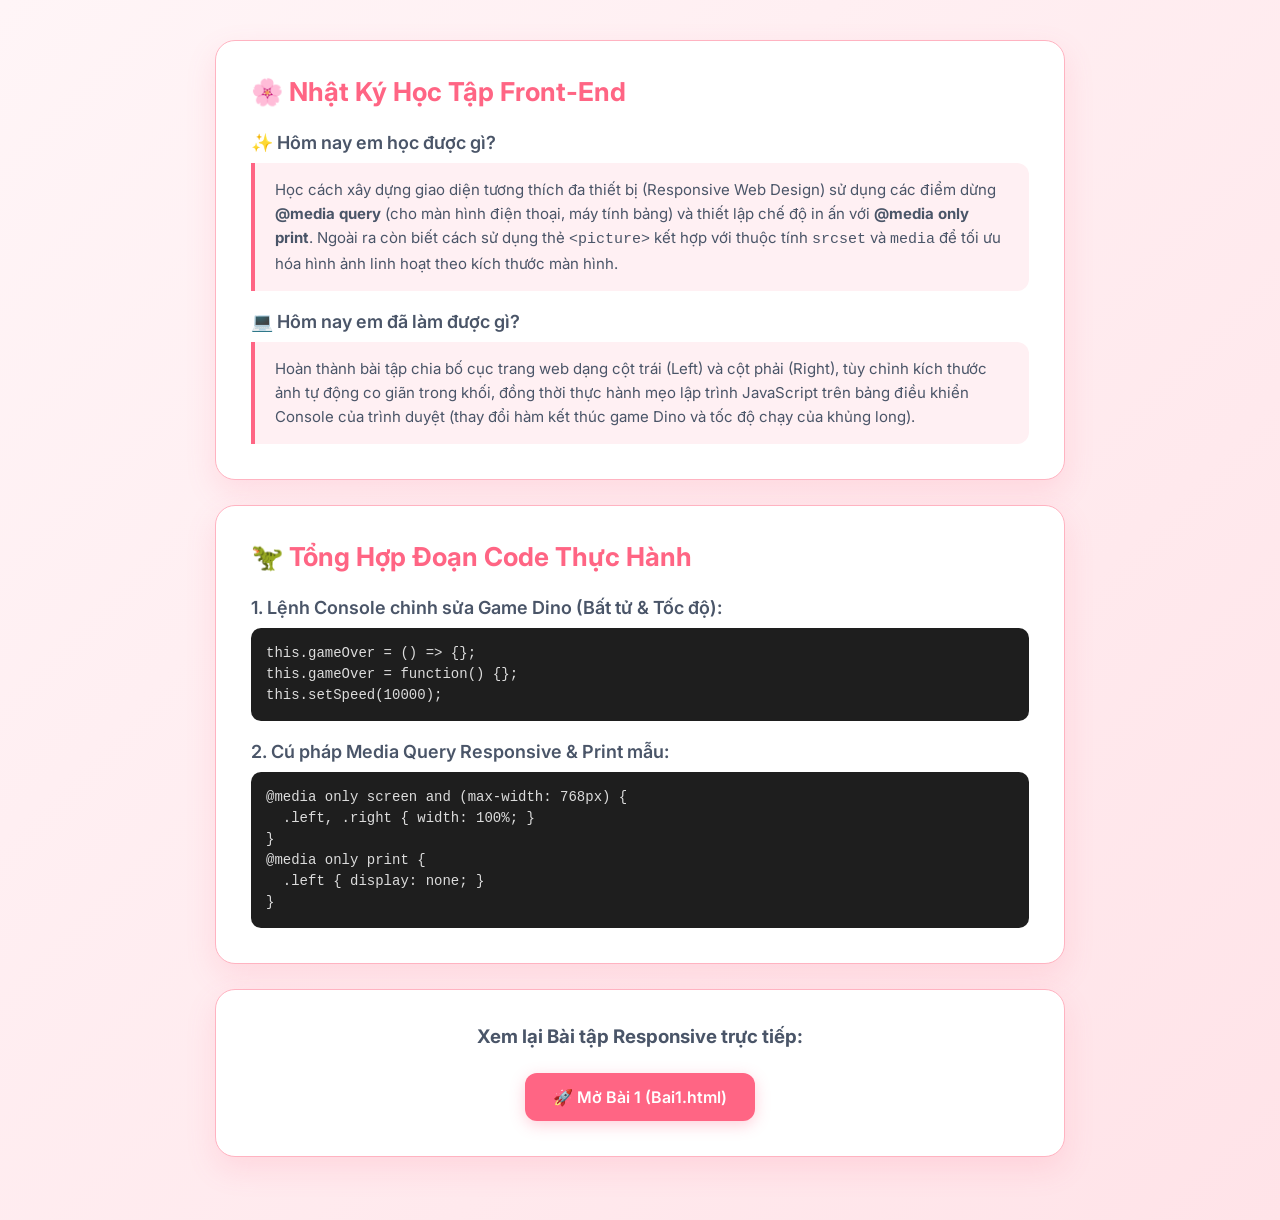
==== commit 0f98f913: "Chương 5: Advance Font-end" ====
--- a/index.html
+++ b/index.html
@@ -1,155 +1,163 @@
-<!DOCTYPE html>
-<html lang="vi">
-<head>
-  <meta charset="UTF-8">
-  <meta name="viewport" content="width=device-width, initial-scale=1.0">
-  <title>JavaScript Labs – Nguyễn Bảo Hân</title>
-  <meta name="description" content="Portfolio bài thực hành JavaScript (Lab 08–10) học phần Phát triển ứng dụng TMĐT, UEH.">
-  <link rel="stylesheet" href="css/style.css">
-</head>
-<body>
-
-  <!-- THANH ĐIỀU HƯỚNG -->
-  <header class="topbar">
-    <div class="wrap topbar-inner">
-      <a class="brand" href="#top"><span class="brand-mark">JS</span> JavaScript Labs</a>
-      <button class="menu-btn" type="button" aria-controls="site-nav" aria-expanded="false" aria-label="Mở menu">☰</button>
-      <nav class="site-nav" id="site-nav" aria-label="Điều hướng chính">
-        <a href="#gioi-thieu">Giới thiệu</a>
-        <a href="#bai-lab">Bài Lab</a>
-        <a href="#kien-thuc">Kiến thức</a>
-        <a href="#tong-ket">Tự đánh giá</a>
-      </nav>
-    </div>
-  </header>
-
-  <main id="top">
-    <!-- 3.1 THÔNG TIN CÁ NHÂN -->
-    <section class="hero">
-      <div class="wrap hero-inner">
-        <div class="hero-text">
-          <p class="eyebrow">Portfolio thực hành · Chương 4: JavaScript</p>
-          <h1>Nguyễn Bảo Hân</h1>
-          <img src="images/avatar.svg" alt="Ảnh đại diện chữ NH" class="profile-avatar">
-          <ul class="info-list">
-            <li><span>MSSV</span>31241020124</li>
-            <li><span>Lớp học phần</span>Chưa cung cấp</li>
-            <li><span>Học phần</span>Phát triển ứng dụng TMĐT · TS. Nguyễn Mạnh Tuấn</li>
-          </ul>
-          <div class="hero-actions">
-            <a class="btn btn-primary" href="https://github.com/Lilemm94" target="_blank" rel="noopener">GitHub cá nhân</a>
-            <a class="btn btn-ghost" href="https://github.com/Lilemm94/ecommerce-ui-improvement" target="_blank" rel="noopener">Repository môn học</a>
-          </div>
-        </div>
-        <dl class="stats" aria-label="Tổng quan kết quả">
-          <div><dt class="stat-num" data-target="1">0</dt><dd>Lab đã có mã nguồn</dd></div>
-          <div><dt class="stat-num" data-target="11">0</dt><dd>Exercise Lab 08</dd></div>
-          <div><dt class="stat-num" data-target="0">0</dt><dd>% triển khai GitHub Pages (chưa xác nhận)</dd></div>
-        </dl>
-      </div>
-    </section>
-
-    <!-- 3.2 GIỚI THIỆU -->
-    <section class="section" id="gioi-thieu">
-      <div class="wrap narrow">
-        <h2>Giới thiệu về bài thực hành</h2>
-        <p>Ở các buổi trước, em đã dùng HTML và CSS để dựng giao diện tĩnh cho trang thương mại điện tử. Ba bài Lab trong chương này là bước chuyển từ “trang chỉ để xem” sang “trang có thể tương tác”: trang web biết phản hồi khi người dùng bấm nút, nhập biểu mẫu hay rê chuột lên sản phẩm.</p>
-        <p>JavaScript là ngôn ngữ chạy ngay trong trình duyệt, cho phép đọc và thay đổi nội dung trang thông qua DOM, xử lý sự kiện của người dùng và lấy dữ liệu từ máy chủ mà không cần tải lại trang. Những kiến thức này là nền tảng để xây dựng các chức năng thường gặp trên website thương mại điện tử như kiểm tra biểu mẫu, tìm kiếm sản phẩm, cập nhật giỏ hàng và hiển thị dữ liệu động.</p>
-      </div>
-    </section>
-
-    <!-- 3.3 DANH SÁCH BÀI LAB -->
-    <section class="section section-alt" id="bai-lab">
-      <div class="wrap">
-        <h2>Ba bài Lab</h2>
-        <div class="lab-grid">
-          <article class="lab-card">
-            <p class="lab-no">Lab 08</p>
-            <h3>JavaScript 1: Language Foundations</h3>
-            <p>Cú pháp, biến, hàm, String, Date, Array, Object và cách dùng Browser Console.</p>
-            <p class="lab-meta">11 Exercise · 8.1 → 8.11 · Đã có mã nguồn</p>
-            <a class="btn btn-primary" href="Lab08/">Xem Lab 08</a>
-          </article>
-          <article class="lab-card">
-            <p class="lab-no">Lab 09</p>
-            <h3>JavaScript 2: DOM and Events</h3>
-            <p>Chọn và thay đổi phần tử HTML, xử lý sự kiện, kiểm tra biểu mẫu và gỡ lỗi sự kiện.</p>
-            <p class="lab-meta">8 Exercise · 9.1 → 9.8 · Chưa bổ sung mã nguồn</p>
-            <a class="btn btn-primary" href="Lab09/">Xem Lab 09</a>
-          </article>
-          <article class="lab-card">
-            <p class="lab-no">Lab 10</p>
-            <h3>JavaScript 3: jQuery</h3>
-            <p>Bộ chọn jQuery, sự kiện, chèn phần tử, hiệu ứng, hoạt ảnh và GET Request.</p>
-            <p class="lab-meta">10 Exercise · 10.1 → 10.10 · Chưa bổ sung mã nguồn</p>
-            <a class="btn btn-primary" href="Lab10/">Xem Lab 10</a>
-          </article>
-        </div>
-      </div>
-    </section>
-
-    <!-- 3.4 KIẾN THỨC ĐÃ HỌC -->
-    <section class="section" id="kien-thuc">
-      <div class="wrap narrow">
-        <h2>Những gì em học được</h2>
-        <div class="tabs" role="tablist" aria-label="Kiến thức theo từng Lab">
-          <button class="tab is-active" role="tab" aria-selected="true" aria-controls="tab-08" id="t-08">Lab 08</button>
-          <button class="tab" role="tab" aria-selected="false" aria-controls="tab-09" id="t-09" tabindex="-1">Lab 09</button>
-          <button class="tab" role="tab" aria-selected="false" aria-controls="tab-10" id="t-10" tabindex="-1">Lab 10</button>
-        </div>
-
-        <div class="tab-panel" id="tab-08" role="tabpanel" aria-labelledby="t-08">
-          <ul class="learn-list">
-            <li><strong>Gắn JavaScript vào trang:</strong> em phân biệt được cách viết trực tiếp trong thẻ script và tách ra file .js riêng; cách thứ hai giúp mã gọn và dùng lại được cho nhiều trang.</li>
-            <li><strong>So sánh dữ liệu cẩn thận:</strong> bài 8.6 cho em thấy <code>==</code> và <code>===</code> cho kết quả khác nhau với String object, nên từ nay em luôn dùng <code>===</code>.</li>
-            <li><strong>Mảng và vòng lặp:</strong> em dựng được một bảng lịch 30 ngày chỉ bằng mảng tên ngày và hai vòng lặp, giống cách sinh danh sách sản phẩm từ dữ liệu.</li>
-            <li><strong>Hàm và đối tượng:</strong> hàm có thể được truyền như một tham số, và đối tượng đơn hàng có thể tự tính tổng tiền, rất gần với cách tính tiền trong giỏ hàng.</li>
-            <li><strong>Đọc lỗi trên Console:</strong> khi cố tình viết sai <code>document</code>, trang không báo gì, chỉ Console chỉ ra lỗi. Đây là thói quen em dùng nhiều nhất khi làm đồ án.</li>
-          </ul>
-        </div>
-        <div class="tab-panel" id="tab-09" role="tabpanel" aria-labelledby="t-09" hidden>
-          <ul class="learn-list">
-            <li><strong>Chọn phần tử:</strong> từ getElementById đến querySelectorAll, em có thể lấy đúng phần tử cần thay đổi bằng chính bộ chọn CSS đã quen.</li>
-            <li><strong>Thay đổi trang mà không tải lại:</strong> tạo, thêm và xóa phần tử bằng createElement, appendChild, removeChild thay cho document.write.</li>
-            <li><strong>Xử lý sự kiện:</strong> addEventListener cho click, mouseover, mouseout, kết hợp setTimeout và CSS để có hiệu ứng ẩn hiện mượt.</li>
-            <li><strong>Thời điểm chạy mã:</strong> mã chạy trước khi DOM tải xong sẽ lỗi, nên cần đặt trong sự kiện load.</li>
-            <li><strong>Kiểm tra biểu mẫu:</strong> chặn gửi form khi còn ô trống và hiển thị lỗi ngay trên trang, giống form đăng ký tài khoản hay đặt lịch.</li>
-            <li><strong>Gỡ lỗi:</strong> đặt breakpoint trong tab Sources để xem đối tượng sự kiện thay vì đoán.</li>
-          </ul>
-        </div>
-        <div class="tab-panel" id="tab-10" role="tabpanel" aria-labelledby="t-10" hidden>
-          <ul class="learn-list">
-            <li><strong>Cài đặt jQuery:</strong> tải từ CDN và có bản dự phòng; em cũng học được phải dùng https để chạy trên GitHub Pages.</li>
-            <li><strong>Viết ngắn gọn hơn:</strong> một dòng <code>$('button').css(...)</code> tác động mọi nút mà không cần vòng lặp.</li>
-            <li><strong>Sự kiện và DOM:</strong> on(), off(), chuỗi sự kiện và các hàm chèn phần tử after, append, prependTo.</li>
-            <li><strong>Hiệu ứng:</strong> fade, slide, animate và khung xem ảnh lớn khi rê chuột, phù hợp cho trang chi tiết sản phẩm.</li>
-            <li><strong>Lấy dữ liệu từ máy chủ:</strong> $.get() cùng done(), fail(), always() để hiển thị danh sách, báo lỗi và ẩn biểu tượng đang tải.</li>
-          </ul>
-        </div>
-      </div>
-    </section>
-
-    <!-- 3.5 TỰ ĐÁNH GIÁ -->
-    <section class="section section-alt" id="tong-ket">
-      <div class="wrap narrow">
-        <h2>Tự đánh giá sau khi hoàn thành</h2>
-        <div class="summary">
-          <p>Trong phạm vi mã nguồn hiện có, em đã thực hành các kiến thức nền tảng của JavaScript qua Lab 08: cách nhúng JavaScript vào HTML, sử dụng biến, hàm, String, Date, Array và Object, đồng thời làm quen với Browser Console để theo dõi kết quả và phát hiện lỗi. Các kiến thức này giúp em hiểu cách JavaScript bổ sung khả năng tương tác cho website. Lab 09 và Lab 10 sẽ được cập nhật khi có đầy đủ tài liệu và mã nguồn thực hành tương ứng.</p>
-        </div>
-        <div class="apply-grid">
-          <div class="apply"><strong>Biểu mẫu</strong><span>Kiểm tra form đăng ký, đặt lịch trước khi gửi</span></div>
-          <div class="apply"><strong>Giỏ hàng</strong><span>Cập nhật số lượng, tổng tiền ngay trên trang</span></div>
-          <div class="apply"><strong>Sản phẩm</strong><span>Lọc, sắp xếp, hiển thị danh sách từ dữ liệu</span></div>
-          <div class="apply"><strong>Tương tác</strong><span>Hiệu ứng xem ảnh, ẩn hiện, thông báo</span></div>
-        </div>
-      </div>
-    </section>
-  </main>
-
-  <footer class="site-footer">
-    <div class="wrap">© <span id="year">2026</span> Nguyễn Bảo Hân · UEH · <a href="https://github.com/Lilemm94/ecommerce-ui-improvement/tree/main/JavaScript-Labs" target="_blank" rel="noopener">Mã nguồn trên GitHub</a></div>
-  </footer>
-
-  <script src="js/main.js"></script>
-</body>
-</html>
+<!DOCTYPE html>
+<html lang="vi">
+<head>
+    <meta charset="UTF-8">
+    <meta name="viewport" content="width=device-width, initial-scale=1.0">
+    <title>Nhật Ký Học Tập - Front-End Nâng Cao</title>
+    <link href="https://fonts.googleapis.com/css2?family=Inter:wght@400;500;600;700&display=swap" rel="stylesheet">
+    <style>
+        :root {
+            --primary-pink: #ff6584;
+            --light-pink: #fff0f3;
+            --border-pink: #ffb3c1;
+            --text-dark: #2d3748;
+            --bg-gradient: linear-gradient(135deg, #fff5f7 0%, #ffe3e8 100%);
+        }
+
+        * {
+            box-sizing: border-box;
+            margin: 0;
+            padding: 0;
+        }
+
+        body {
+            font-family: 'Inter', sans-serif;
+            background: var(--bg-gradient);
+            color: var(--text-dark);
+            min-height: 100vh;
+            padding: 40px 20px;
+        }
+
+        .container {
+            max-width: 850px;
+            margin: 0 auto;
+        }
+
+        .card {
+            background: #ffffff;
+            border-radius: 20px;
+            box-shadow: 0 12px 30px rgba(255, 101, 132, 0.15);
+            padding: 35px;
+            margin-bottom: 25px;
+            border: 1px solid var(--border-pink);
+        }
+
+        h1 {
+            color: var(--primary-pink);
+            font-size: 26px;
+            font-weight: 700;
+            margin-bottom: 25px;
+        }
+
+        .section-title {
+            font-size: 18px;
+            font-weight: 600;
+            color: #4a5568;
+            margin-bottom: 10px;
+            margin-top: 20px;
+        }
+
+        .section-title:first-of-type {
+            margin-top: 0;
+        }
+
+        .content-box {
+            background: var(--light-pink);
+            border-left: 4px solid var(--primary-pink);
+            padding: 15px 20px;
+            border-radius: 0 12px 12px 0;
+            font-size: 15px;
+            line-height: 1.6;
+            color: #4a5568;
+        }
+
+        .code-snippet {
+            background: #1e1e1e;
+            color: #dcdcdc;
+            padding: 15px;
+            border-radius: 10px;
+            font-family: monospace;
+            font-size: 14px;
+            overflow-x: auto;
+            margin-top: 10px;
+            line-height: 1.5;
+        }
+
+        .code-snippet .keyword {
+            color: #569cd6;
+        }
+
+        .btn-link {
+            display: inline-block;
+            background: var(--primary-pink);
+            color: white;
+            text-decoration: none;
+            padding: 14px 28px;
+            font-size: 16px;
+            font-weight: 600;
+            border-radius: 12px;
+            transition: all 0.3s ease;
+            box-shadow: 0 4px 15px rgba(255, 101, 132, 0.3);
+            text-align: center;
+            margin-top: 10px;
+        }
+
+        .btn-link:hover {
+            background: #e05370;
+            transform: translateY(-2px);
+        }
+
+        .nav-center {
+            text-align: center;
+        }
+    </style>
+</head>
+<body>
+
+    <div class="container">
+        <!-- Thẻ thông tin nhật ký học tập -->
+        <div class="card">
+            <h1>🌸 Nhật Ký Học Tập Front-End</h1>
+            
+            <div class="section-title">✨ Hôm nay em học được gì?</div>
+            <div class="content-box">
+                Học cách xây dựng giao diện tương thích đa thiết bị (Responsive Web Design) sử dụng các điểm dừng <strong>@media query</strong> (cho màn hình điện thoại, máy tính bảng) và thiết lập chế độ in ấn với <strong>@media only print</strong>. Ngoài ra còn biết cách sử dụng thẻ <code>&lt;picture&gt;</code> kết hợp với thuộc tính <code>srcset</code> và <code>media</code> để tối ưu hóa hình ảnh linh hoạt theo kích thước màn hình.
+            </div>
+
+            <div class="section-title">💻 Hôm nay em đã làm được gì?</div>
+            <div class="content-box">
+                Hoàn thành bài tập chia bố cục trang web dạng cột trái (Left) và cột phải (Right), tùy chỉnh kích thước ảnh tự động co giãn trong khối, đồng thời thực hành mẹo lập trình JavaScript trên bảng điều khiển Console của trình duyệt (thay đổi hàm kết thúc game Dino và tốc độ chạy của khủng long).
+            </div>
+        </div>
+
+        <!-- Thẻ tổng hợp phần code Dino & Responsive từ ảnh -->
+        <div class="card">
+            <h1>🦖 Tổng Hợp Đoạn Code Thực Hành</h1>
+            
+            <div class="section-title">1. Lệnh Console chỉnh sửa Game Dino (Bất tử & Tốc độ):</div>
+            <div class="code-snippet">
+this.gameOver = () => {};<br>
+this.gameOver = function() {};<br>
+this.setSpeed(10000);
+            </div>
+
+            <div class="section-title" style="margin-top: 20px;">2. Cú pháp Media Query Responsive & Print mẫu:</div>
+            <div class="code-snippet">
+@media only screen and (max-width: 768px) {<br>
+&nbsp;&nbsp;.left, .right { width: 100%; }<br>
+}<br>
+@media only print {<br>
+&nbsp;&nbsp;.left { display: none; }<br>
+}
+            </div>
+        </div>
+
+        <!-- Nút trỏ tới Bai1.html -->
+        <div class="card nav-center">
+            <h3 style="margin-bottom: 15px; color: #4a5568;">Xem lại Bài tập Responsive trực tiếp:</h3>
+            <a href="Bai1.html" class="btn-link">🚀 Mở Bài 1 (Bai1.html)</a>
+        </div>
+    </div>
+
+</body>
+</html>
